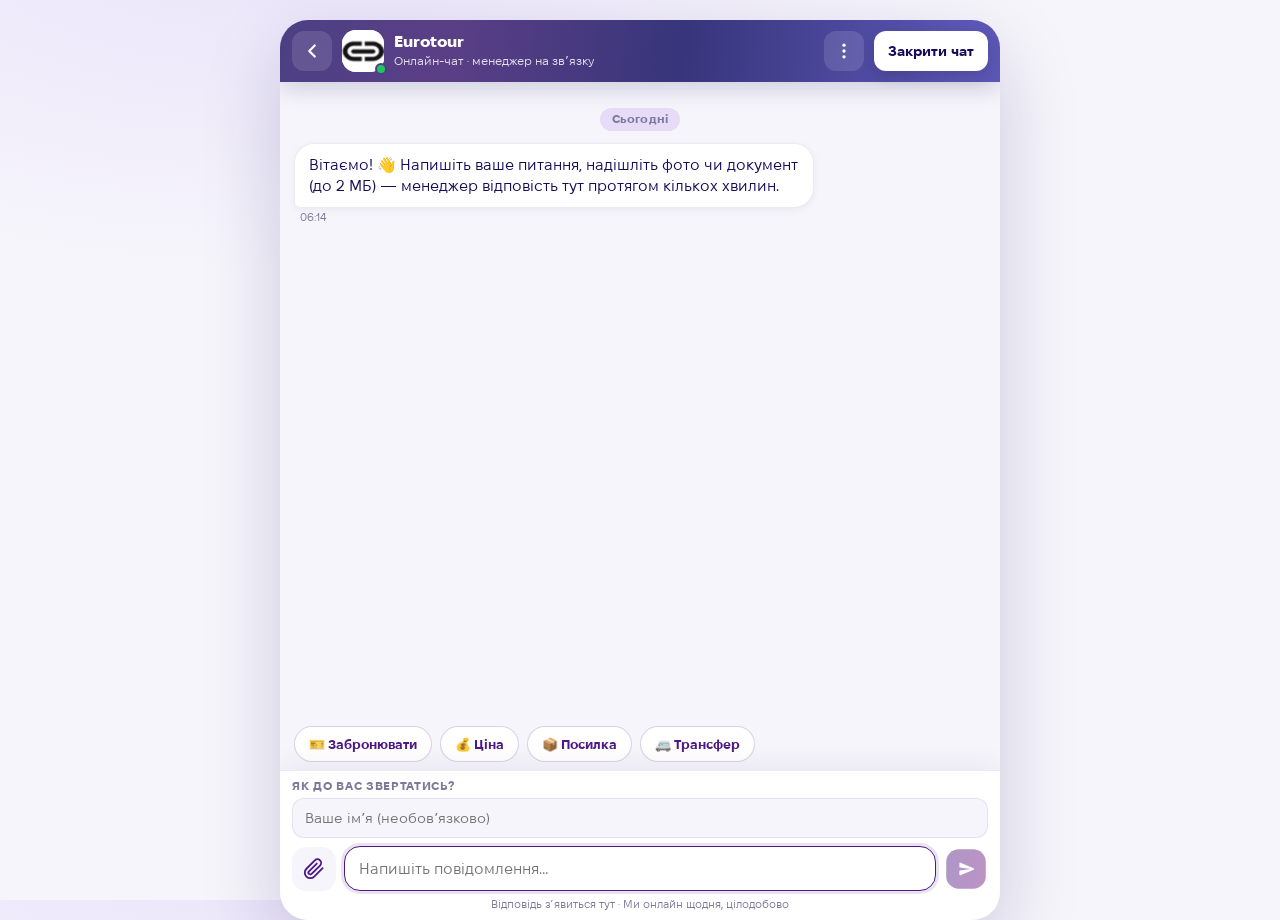
==== chat.html @ 2ce4773d "Live chat as standalone page (chat.html): files/photos both ways, manager joined/ended events, dialo" ====
<!DOCTYPE html>
<html lang="uk">
<head>
<meta charset="utf-8">
<meta name="viewport" content="width=device-width, initial-scale=1, viewport-fit=cover, interactive-widget=resizes-content">
<meta name="robots" content="noindex, nofollow">
<meta name="theme-color" content="#130c5a">
<title>Онлайн-чат — Eurotour</title>
<link rel="icon" href="images/cropped-apple-touch-icon-32x32.png" sizes="32x32">
<link rel="apple-touch-icon" href="images/cropped-apple-touch-icon-180x180.png">
<link rel="preload" href="fonts/FixelDisplay-Regular.woff2" as="font" type="font/woff2" crossorigin>
<link rel="preload" href="fonts/FixelDisplay-Bold.woff2" as="font" type="font/woff2" crossorigin>
<link rel="stylesheet" href="css/chat.css">
<script>window.__SITE_BRIDGE={inbox:"et-inbox-uuJyNbPNRLF0BTIaYvU1EyQ1cCAdiM0c"};</script>
</head>
<body>
<div class="ch" id="app">
  <header class="ch__head">
    <a class="ch__back" id="back" href="index.html" aria-label="Назад на сайт">
      <svg viewBox="0 0 24 24" fill="none" stroke="currentColor" stroke-width="2.4" stroke-linecap="round" stroke-linejoin="round"><path d="M15 18l-6-6 6-6"/></svg>
    </a>
    <div class="ch__who">
      <div class="ch__ava" id="ava"><img src="images/cropped-apple-touch-icon-192x192.png" alt=""><i class="ch__dot" id="dot"></i></div>
      <div class="ch__titles">
        <div class="ch__title" id="title">Eurotour · онлайн-чат</div>
        <div class="ch__status" id="status"><span>Менеджер на звʼязку</span></div>
      </div>
    </div>
    <button type="button" class="ch__menu-btn" id="menuBtn" aria-label="Меню чату" aria-haspopup="true" aria-expanded="false">
      <svg viewBox="0 0 24 24" fill="currentColor"><circle cx="12" cy="5" r="2"/><circle cx="12" cy="12" r="2"/><circle cx="12" cy="19" r="2"/></svg>
    </button>
    <button type="button" class="ch__close" id="closeBtn">Закрити чат</button>
    <div class="ch__menu" id="menu" hidden>
      <button type="button" data-act="tg"><svg viewBox="0 0 24 24" fill="currentColor"><path d="M21.9 4.6 18.9 19c-.2 1-.8 1.2-1.6.8l-4.5-3.3-2.2 2.1c-.2.2-.4.4-.9.4l.3-4.6 8.4-7.6c.4-.3-.1-.5-.6-.2L7.5 13.1 3 11.7c-1-.3-1-1 .2-1.4l17.4-6.7c.8-.3 1.5.2 1.3 1z"/></svg>Написати в Telegram</button>
      <button type="button" data-act="name"><svg viewBox="0 0 24 24" fill="none" stroke="currentColor" stroke-width="2" stroke-linecap="round"><path d="M20 21v-2a4 4 0 0 0-4-4H8a4 4 0 0 0-4 4v2"/><circle cx="12" cy="7" r="4"/></svg>Змінити імʼя</button>
      <button type="button" data-act="end"><svg viewBox="0 0 24 24" fill="none" stroke="currentColor" stroke-width="2" stroke-linecap="round"><circle cx="12" cy="12" r="9"/><path d="M9 9h6v6H9z"/></svg>Завершити діалог</button>
      <button type="button" data-act="clear" class="is-danger"><svg viewBox="0 0 24 24" fill="none" stroke="currentColor" stroke-width="2" stroke-linecap="round"><path d="M3 6h18M8 6V4h8v2M6 6l1 14h10l1-14"/></svg>Очистити історію</button>
    </div>
  </header>

  <div class="ch__offline" id="offline" hidden>Немає звʼязку з інтернетом — повідомлення надішлються, коли зʼявиться мережа</div>

  <main class="ch__body" id="body" aria-live="polite">
    <div class="ch__list" id="list"></div>
  </main>

  <button type="button" class="ch__jump" id="jump" hidden aria-label="До нових повідомлень">
    <svg viewBox="0 0 24 24" fill="none" stroke="currentColor" stroke-width="2.4" stroke-linecap="round" stroke-linejoin="round"><path d="M6 9l6 6 6-6"/></svg><span id="jumpN" hidden></span>
  </button>

  <div class="ch__quick" id="quick">
    <button type="button" data-q="Хочу забронювати місце. Підкажіть вільні дати?">🎫 Забронювати</button>
    <button type="button" data-q="Скільки коштує проїзд і що входить у ціну?">💰 Ціна</button>
    <button type="button" data-q="Чи можна доставити посилку?">📦 Посилка</button>
    <button type="button" data-q="Потрібен трансфер з аеропорту">🚐 Трансфер</button>
  </div>

  <footer class="ch__composer">
    <div class="ch__name-row" id="nameRow">
      <label for="name">Як до вас звертатись?</label>
      <input id="name" type="text" maxlength="40" autocomplete="name" placeholder="Ваше імʼя (необовʼязково)">
    </div>
    <div class="ch__attach-strip" id="strip" hidden></div>
    <form class="ch__form" id="form" novalidate>
      <input type="file" id="file" hidden multiple accept="image/*,.pdf,.doc,.docx,.xls,.xlsx,.txt,.zip,.rar,.7z,.heic,.mp4,.mov">
      <button type="button" class="ch__ibtn" id="attach" aria-label="Прикріпити фото або файл">
        <svg viewBox="0 0 24 24" fill="none" stroke="currentColor" stroke-width="2" stroke-linecap="round" stroke-linejoin="round"><path d="M21.4 11.05l-9.19 9.19a6 6 0 0 1-8.49-8.49l9.19-9.19a4 4 0 0 1 5.66 5.66l-9.2 9.19a2 2 0 0 1-2.83-2.83l8.49-8.48"/></svg>
      </button>
      <textarea id="inp" class="ch__inp" rows="1" placeholder="Напишіть повідомлення…" maxlength="2000" enterkeyhint="send"></textarea>
      <button type="submit" class="ch__send" id="send" aria-label="Надіслати" disabled>
        <svg viewBox="0 0 24 24" fill="currentColor"><path d="M3.4 20.4l17.45-7.48a1 1 0 0 0 0-1.84L3.4 3.6a.993.993 0 0 0-1.39.91L2 9.12c0 .5.37.93.87.99L17 12 2.87 13.88c-.5.07-.87.5-.87 1l.01 4.61c0 .71.73 1.2 1.39.91z"/></svg>
      </button>
    </form>
    <div class="ch__hint">Відповідь зʼявиться тут · Ми онлайн щодня, цілодобово</div>
  </footer>
</div>

<div class="ch__lightbox" id="lightbox" hidden>
  <button type="button" class="ch__lb-x" id="lbClose" aria-label="Закрити">✕</button>
  <img id="lbImg" alt="">
  <a id="lbDl" class="ch__lb-dl" href="#" download target="_blank" rel="noopener">Завантажити</a>
</div>

<div class="ch__toast" id="toast" hidden></div>

<script src="js/chat-app.js" defer></script>
</body>
</html>
---- css/chat.css ----
@font-face { font-family: "Fixel"; src: url("../fonts/FixelDisplay-Regular.woff2") format("woff2"); font-weight: 400; font-display: swap; }
@font-face { font-family: "Fixel"; src: url("../fonts/FixelDisplay-Medium.woff2") format("woff2"); font-weight: 500; font-display: swap; }
@font-face { font-family: "Fixel"; src: url("../fonts/FixelDisplay-Bold.woff2") format("woff2"); font-weight: 700; font-display: swap; }
@font-face { font-family: "Fixel"; src: url("../fonts/FixelDisplay-ExtraBold.woff2") format("woff2"); font-weight: 800; font-display: swap; }

:root {
  --navy: #130c5a; --navy-2: #37357b; --acc: #4e1986; --acc-2: #6e137d; --lav: #f1e8fb; --lav-2: #e6dcf7;
  --bg: #f6f5fb; --surf: #fff; --text: #130c5a; --text-2: #4a4d6a; --text-3: #7d7a99; --border: rgba(19,12,90,.08);
  --grad: linear-gradient(96deg,#424083 -14%,#5b3f86 23%,#37357b 56%,#5c57b6 95%);
  --grad-btn: linear-gradient(94deg,#4e1986 0,#6e137d 100%);
  --ok: #22c55e; --sab: env(safe-area-inset-bottom, 0px); --sat: env(safe-area-inset-top, 0px);
}
* { box-sizing: border-box; -webkit-tap-highlight-color: transparent; }
html, body { margin: 0; height: 100%; }
body { font-family: "Fixel", -apple-system, "Segoe UI", Roboto, sans-serif; background: var(--bg); color: var(--text); overscroll-behavior: none; }
button { font: inherit; }
img { display: block; }

.ch { display: flex; flex-direction: column; height: 100dvh; max-height: 100dvh; width: 100%; margin: 0 auto; background: var(--bg); position: relative; }
@media (min-width: 900px) {
  body { background: radial-gradient(1200px 600px at 20% -10%, #e9e2fa 0, var(--bg) 60%); }
  .ch { max-width: 720px; height: calc(100dvh - 40px); margin: 20px auto; border-radius: 28px; overflow: hidden; box-shadow: 0 30px 80px rgba(19,12,90,.18); }
}

/* ---- header ---- */
.ch__head { position: relative; z-index: 5; display: flex; align-items: center; gap: 10px; padding: calc(10px + var(--sat)) 12px 10px; background: var(--grad); color: #fff; box-shadow: 0 6px 24px rgba(19,12,90,.18); }
.ch__back { width: 40px; height: 40px; border-radius: 12px; display: flex; align-items: center; justify-content: center; color: #fff; background: rgba(255,255,255,.12); text-decoration: none; transition: background .2s, transform .2s; flex: 0 0 auto; }
.ch__back:hover { background: rgba(255,255,255,.22); } .ch__back:active { transform: scale(.94); }
.ch__back svg { width: 22px; height: 22px; }
.ch__who { display: flex; align-items: center; gap: 10px; flex: 1; min-width: 0; }
.ch__ava { position: relative; width: 42px; height: 42px; border-radius: 14px; background: #fff; flex: 0 0 auto; overflow: visible; }
.ch__ava img { width: 100%; height: 100%; border-radius: 14px; object-fit: cover; }
.ch__ava .ch__letter { width: 100%; height: 100%; border-radius: 14px; background: var(--grad-btn); color: #fff; font-weight: 800; font-size: 17px; display: flex; align-items: center; justify-content: center; }
.ch__dot { position: absolute; right: -3px; bottom: -3px; width: 12px; height: 12px; border-radius: 50%; background: var(--ok); border: 2px solid #4b3f8a; box-shadow: 0 0 0 0 rgba(34,197,94,.5); animation: dotPulse 2.4s infinite; }
.ch__dot.is-off { background: #b9b6cc; animation: none; }
@keyframes dotPulse { 0% { box-shadow: 0 0 0 0 rgba(34,197,94,.55); } 70% { box-shadow: 0 0 0 8px rgba(34,197,94,0); } 100% { box-shadow: 0 0 0 0 rgba(34,197,94,0); } }
.ch__titles { min-width: 0; }
.ch__title { font-weight: 800; font-size: 16px; line-height: 1.15; white-space: nowrap; overflow: hidden; text-overflow: ellipsis; }
.ch__status { font-size: 12px; opacity: .85; line-height: 1.2; margin-top: 2px; height: 15px; overflow: hidden; white-space: nowrap; text-overflow: ellipsis; }
.ch__status span { display: block; animation: statusIn .35s ease; }
@keyframes statusIn { from { transform: translateY(100%); opacity: 0; } to { transform: none; opacity: 1; } }
.ch__menu-btn { width: 40px; height: 40px; border-radius: 12px; border: 0; background: rgba(255,255,255,.12); color: #fff; display: flex; align-items: center; justify-content: center; cursor: pointer; transition: background .2s; flex: 0 0 auto; }
.ch__menu-btn:hover { background: rgba(255,255,255,.22); }
.ch__menu-btn svg { width: 20px; height: 20px; }
.ch__close { height: 40px; padding: 0 14px; border-radius: 12px; border: 0; background: #fff; color: var(--navy); font-weight: 700; font-size: 13.5px; cursor: pointer; flex: 0 0 auto; transition: transform .2s, box-shadow .2s; box-shadow: 0 6px 16px rgba(0,0,0,.15); }
.ch__close:hover { transform: translateY(-1px); box-shadow: 0 10px 22px rgba(0,0,0,.2); }
.ch__close:active { transform: scale(.96); }
@media (max-width: 420px) { .ch__close { padding: 0 11px; font-size: 13px; } }
.ch__menu { position: absolute; top: calc(100% + 6px); right: 12px; min-width: 240px; background: #fff; border-radius: 18px; box-shadow: 0 20px 50px rgba(19,12,90,.22); padding: 6px; transform-origin: top right; animation: popIn .22s cubic-bezier(.2,.9,.3,1.2); }
.ch__menu[hidden] { display: none; }
@keyframes popIn { from { opacity: 0; transform: scale(.9) translateY(-6px); } to { opacity: 1; transform: none; } }
.ch__menu button { width: 100%; display: flex; align-items: center; gap: 12px; padding: 11px 12px; border: 0; background: transparent; border-radius: 12px; color: var(--text); font-weight: 600; font-size: 14.5px; cursor: pointer; text-align: left; }
.ch__menu button:hover { background: var(--lav); }
.ch__menu button svg { width: 20px; height: 20px; color: var(--acc); flex: 0 0 auto; }
.ch__menu button.is-danger { color: #c0262d; } .ch__menu button.is-danger svg { color: #c0262d; }

.ch__offline { background: #fff3cd; color: #7a5a00; font-size: 12.5px; padding: 8px 14px; text-align: center; }
.ch__offline[hidden] { display: none; }

/* ---- messages ---- */
.ch__body { flex: 1; min-height: 0; overflow-y: auto; -webkit-overflow-scrolling: touch; padding: 16px 14px 10px; scroll-behavior: smooth; background: var(--bg); overscroll-behavior: contain; }
.ch__list { display: flex; flex-direction: column; gap: 6px; }
.ch__day { align-self: center; font-size: 11.5px; font-weight: 700; color: var(--text-3); background: var(--lav-2); padding: 4px 12px; border-radius: 999px; margin: 10px 0 6px; letter-spacing: .02em; }
.ch__sys { align-self: center; max-width: 92%; text-align: center; font-size: 12.5px; color: var(--text-2); background: #fff; border: 1px solid var(--border); padding: 8px 14px; border-radius: 14px; margin: 6px 0; display: flex; align-items: center; gap: 8px; animation: msgIn .35s ease both; }
.ch__sys--join { background: linear-gradient(90deg, #e9fbef, #f0fdf4); border-color: rgba(34,197,94,.25); color: #166534; font-weight: 600; }
.ch__sys--join b { color: #14532d; }
.ch__sys--end { background: var(--lav); color: var(--acc); }
.ch__sys .ch__sys-av { width: 24px; height: 24px; border-radius: 8px; background: var(--grad-btn); color: #fff; font-size: 11px; font-weight: 800; display: flex; align-items: center; justify-content: center; flex: 0 0 auto; }
.ch__msg { max-width: min(78%, 520px); display: flex; flex-direction: column; animation: msgIn .32s cubic-bezier(.2,.8,.2,1) both; }
@keyframes msgIn { from { opacity: 0; transform: translateY(10px) scale(.98); } to { opacity: 1; transform: none; } }
.ch__msg--in { align-self: flex-start; } .ch__msg--out { align-self: flex-end; }
.ch__bub { position: relative; padding: 10px 14px; border-radius: 20px; font-size: 15px; line-height: 1.42; word-wrap: break-word; overflow-wrap: anywhere; white-space: pre-wrap; }
.ch__msg--in .ch__bub { background: #fff; color: var(--text); border: 1px solid var(--border); border-bottom-left-radius: 6px; box-shadow: 0 2px 8px rgba(19,12,90,.05); }
.ch__msg--out .ch__bub { background: var(--grad-btn); color: #fff; border-bottom-right-radius: 6px; box-shadow: 0 6px 18px rgba(78,25,134,.22); }
.ch__msg--auto .ch__bub { border-left: 3px solid var(--ok); }
.ch__bub a { color: inherit; text-decoration: underline; }
.ch__meta { display: flex; align-items: center; gap: 4px; font-size: 10.5px; color: var(--text-3); margin: 3px 6px 0; }
.ch__msg--out .ch__meta { justify-content: flex-end; }
.ch__tick { font-style: normal; letter-spacing: -2px; opacity: .8; }
.ch__tick--seen { color: #16a34a; opacity: 1; }
.ch__tick--fail { color: #dc2626; letter-spacing: 0; cursor: pointer; text-decoration: underline; }
.ch__from { font-size: 11px; font-weight: 700; color: var(--acc); margin: 0 0 3px 8px; }
.ch__grp .ch__from { display: none; }
/* attachments */
.ch__img { display: block; border-radius: 16px; overflow: hidden; max-width: 280px; cursor: zoom-in; background: var(--lav-2); }
.ch__img img { width: 100%; height: auto; max-height: 360px; object-fit: cover; transition: transform .3s; }
.ch__img:hover img { transform: scale(1.02); }
.ch__msg--out .ch__img { border-bottom-right-radius: 6px; } .ch__msg--in .ch__img { border-bottom-left-radius: 6px; }
.ch__img + .ch__bub { margin-top: 4px; }
.ch__file { display: flex; align-items: center; gap: 12px; padding: 10px 12px; border-radius: 16px; text-decoration: none; min-width: 200px; }
.ch__msg--in .ch__file { background: #fff; border: 1px solid var(--border); color: var(--text); }
.ch__msg--out .ch__file { background: var(--grad-btn); color: #fff; }
.ch__file-ic { width: 40px; height: 40px; border-radius: 12px; background: rgba(255,255,255,.18); display: flex; align-items: center; justify-content: center; flex: 0 0 auto; font-size: 10px; font-weight: 800; text-transform: uppercase; }
.ch__msg--in .ch__file-ic { background: var(--lav); color: var(--acc); }
.ch__file-t { min-width: 0; } .ch__file-t b { display: block; font-size: 14px; white-space: nowrap; overflow: hidden; text-overflow: ellipsis; max-width: 200px; } .ch__file-t small { font-size: 11.5px; opacity: .75; }
.ch__progress { height: 3px; border-radius: 3px; background: rgba(255,255,255,.35); margin-top: 6px; overflow: hidden; }
.ch__progress i { display: block; height: 100%; width: 0; background: #fff; transition: width .2s; }
.ch__msg--in .ch__progress { background: var(--lav-2); } .ch__msg--in .ch__progress i { background: var(--acc); }
/* typing */
.ch__typing .ch__bub { display: flex; gap: 5px; padding: 14px 16px; }
.ch__typing span { width: 7px; height: 7px; border-radius: 50%; background: #9a94bd; animation: typing 1.2s infinite ease-in-out; }
.ch__typing span:nth-child(2) { animation-delay: .15s; } .ch__typing span:nth-child(3) { animation-delay: .3s; }
@keyframes typing { 0%, 60%, 100% { transform: translateY(0); opacity: .5; } 30% { transform: translateY(-5px); opacity: 1; } }
/* jump */
.ch__jump { position: absolute; right: 16px; bottom: 150px; width: 40px; height: 40px; border-radius: 50%; border: 0; background: #fff; color: var(--acc); box-shadow: 0 8px 24px rgba(19,12,90,.2); display: flex; align-items: center; justify-content: center; cursor: pointer; z-index: 4; animation: popIn .25s ease; }
.ch__jump[hidden] { display: none; } .ch__jump svg { width: 22px; height: 22px; }
.ch__jump span { position: absolute; top: -6px; right: -6px; min-width: 20px; height: 20px; padding: 0 6px; border-radius: 10px; background: var(--acc-2); color: #fff; font-size: 11px; font-weight: 800; display: flex; align-items: center; justify-content: center; }
.ch__jump span[hidden] { display: none; }

/* ---- quick ---- */
.ch__quick { display: flex; gap: 8px; padding: 6px 14px 8px; overflow-x: auto; scrollbar-width: none; background: var(--bg); flex: 0 0 auto; }
.ch__quick::-webkit-scrollbar { display: none; }
.ch__quick[hidden] { display: none; }
.ch__quick button { flex: 0 0 auto; border: 1px solid rgba(78,25,134,.2); background: #fff; color: var(--acc); font-weight: 700; font-size: 13px; padding: 8px 14px; border-radius: 999px; cursor: pointer; transition: background .2s, transform .15s; white-space: nowrap; }
.ch__quick button:hover { background: var(--lav); } .ch__quick button:active { transform: scale(.96); }

/* ---- composer ---- */
.ch__composer { flex: 0 0 auto; background: #fff; border-top: 1px solid var(--border); padding: 8px 12px calc(8px + var(--sab)); box-shadow: 0 -8px 24px rgba(19,12,90,.05); }
.ch__name-row { display: flex; flex-direction: column; gap: 4px; margin-bottom: 8px; animation: msgIn .3s ease; }
.ch__name-row[hidden] { display: none; }
.ch__name-row label { font-size: 11.5px; font-weight: 700; color: var(--text-3); text-transform: uppercase; letter-spacing: .06em; }
.ch__name-row input { border: 1px solid var(--border); background: var(--bg); border-radius: 12px; padding: 9px 12px; font: inherit; font-size: 14px; color: var(--text); outline: none; transition: border-color .2s, box-shadow .2s; }
.ch__name-row input:focus { border-color: var(--acc); box-shadow: 0 0 0 3px rgba(78,25,134,.12); }
.ch__attach-strip { display: flex; gap: 8px; overflow-x: auto; padding: 4px 0 8px; scrollbar-width: none; }
.ch__attach-strip[hidden] { display: none; }
.ch__att { position: relative; flex: 0 0 auto; width: 64px; height: 64px; border-radius: 14px; background: var(--lav); overflow: hidden; border: 1px solid var(--border); display: flex; align-items: center; justify-content: center; font-size: 10px; font-weight: 800; color: var(--acc); text-transform: uppercase; animation: popIn .2s ease; }
.ch__att img { width: 100%; height: 100%; object-fit: cover; }
.ch__att button { position: absolute; top: 3px; right: 3px; width: 20px; height: 20px; border-radius: 50%; border: 0; background: rgba(19,12,90,.75); color: #fff; font-size: 12px; line-height: 1; cursor: pointer; display: flex; align-items: center; justify-content: center; }
.ch__form { display: flex; align-items: flex-end; gap: 8px; }
.ch__ibtn { width: 44px; height: 44px; border-radius: 14px; border: 0; background: var(--bg); color: var(--acc); display: flex; align-items: center; justify-content: center; cursor: pointer; flex: 0 0 auto; transition: background .2s, transform .15s; }
.ch__ibtn:hover { background: var(--lav); } .ch__ibtn:active { transform: scale(.92); }
.ch__ibtn svg { width: 22px; height: 22px; }
.ch__inp { flex: 1; min-width: 0; resize: none; border: 1px solid var(--border); background: var(--bg); border-radius: 16px; padding: 11px 14px; font: inherit; font-size: 15px; line-height: 1.4; color: var(--text); max-height: 140px; outline: none; transition: border-color .2s, box-shadow .2s; }
.ch__inp:focus { border-color: var(--acc); box-shadow: 0 0 0 3px rgba(78,25,134,.12); background: #fff; }
.ch__send { width: 44px; height: 44px; border-radius: 14px; border: 0; background: var(--grad-btn); color: #fff; display: flex; align-items: center; justify-content: center; cursor: pointer; flex: 0 0 auto; transition: transform .2s cubic-bezier(.2,.9,.3,1.4), opacity .2s, box-shadow .2s; box-shadow: 0 8px 20px rgba(78,25,134,.3); }
.ch__send svg { width: 20px; height: 20px; transform: translateX(1px); }
.ch__send:disabled { opacity: .45; box-shadow: none; transform: scale(.9); cursor: default; }
.ch__send:not(:disabled):hover { transform: scale(1.06); } .ch__send:not(:disabled):active { transform: scale(.92); }
.ch__hint { font-size: 11px; color: var(--text-3); text-align: center; margin-top: 6px; }
.ch__hint a { color: var(--acc); }

/* ---- lightbox / toast ---- */
.ch__lightbox { position: fixed; inset: 0; z-index: 100; background: rgba(8,6,30,.92); display: flex; align-items: center; justify-content: center; padding: 20px; animation: fadeIn .2s ease; }
.ch__lightbox[hidden] { display: none; }
.ch__lightbox img { max-width: 100%; max-height: 85dvh; border-radius: 14px; box-shadow: 0 30px 80px rgba(0,0,0,.5); animation: popIn .25s ease; }
.ch__lb-x { position: absolute; top: calc(14px + var(--sat)); right: 14px; width: 44px; height: 44px; border-radius: 50%; border: 0; background: rgba(255,255,255,.15); color: #fff; font-size: 20px; cursor: pointer; }
.ch__lb-dl { position: absolute; bottom: calc(20px + var(--sab)); left: 50%; transform: translateX(-50%); background: #fff; color: var(--navy); font-weight: 700; padding: 10px 18px; border-radius: 999px; text-decoration: none; font-size: 14px; }
@keyframes fadeIn { from { opacity: 0; } to { opacity: 1; } }
.ch__toast { position: fixed; left: 50%; bottom: calc(90px + var(--sab)); transform: translateX(-50%); background: var(--navy); color: #fff; padding: 10px 16px; border-radius: 12px; font-size: 13.5px; z-index: 120; box-shadow: 0 10px 30px rgba(0,0,0,.25); animation: popIn .25s ease; max-width: calc(100vw - 32px); text-align: center; }
.ch__toast[hidden] { display: none; }
.ch__drop { outline: 3px dashed var(--acc); outline-offset: -10px; }
@media (prefers-reduced-motion: reduce) { *, *::before, *::after { animation: none !important; transition: none !important; scroll-behavior: auto !important; } }
.ch__att.is-busy::after { content: ''; position: absolute; inset: 0; background: rgba(255,255,255,.55) url("data:image/svg+xml,%3Csvg xmlns='http://www.w3.org/2000/svg' viewBox='0 0 24 24'%3E%3Ccircle cx='12' cy='12' r='9' fill='none' stroke='%234e1986' stroke-width='3' stroke-dasharray='40 20'%3E%3CanimateTransform attributeName='transform' type='rotate' from='0 12 12' to='360 12 12' dur='.9s' repeatCount='indefinite'/%3E%3C/circle%3E%3C/svg%3E") center/26px no-repeat; }
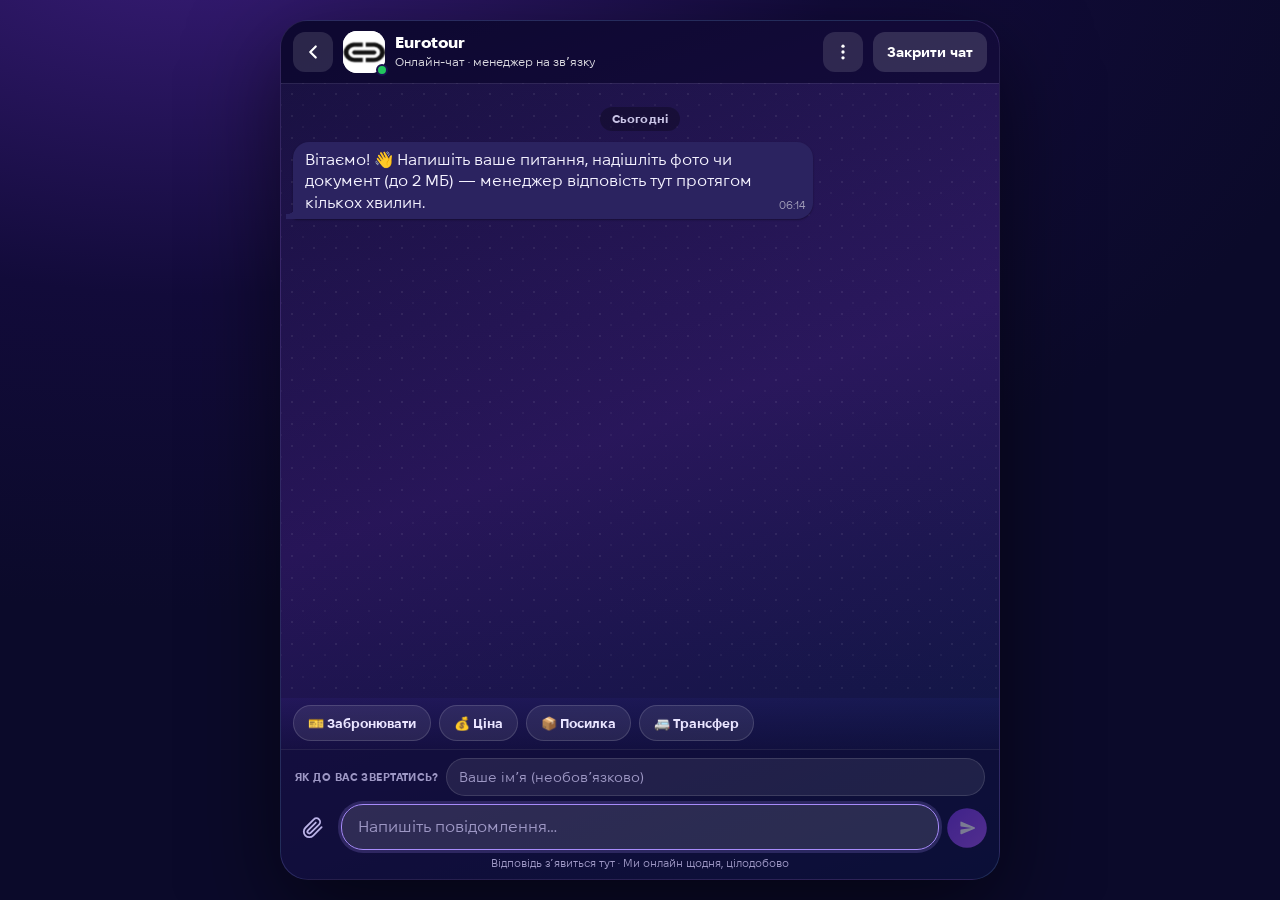
==== commit b54a3e2a: "Chat: dark gradient theme, name-row/jump/ended fixes" ====
--- a/chat.html
+++ b/chat.html
@@ -4,7 +4,8 @@
 <meta charset="utf-8">
 <meta name="viewport" content="width=device-width, initial-scale=1, viewport-fit=cover, interactive-widget=resizes-content">
 <meta name="robots" content="noindex, nofollow">
-<meta name="theme-color" content="#130c5a">
+<meta name="theme-color" content="#120b3a">
+<meta name="color-scheme" content="dark">
 <title>Онлайн-чат — Eurotour</title>
 <link rel="icon" href="images/cropped-apple-touch-icon-32x32.png" sizes="32x32">
 <link rel="apple-touch-icon" href="images/cropped-apple-touch-icon-180x180.png">
--- a/css/chat.css
+++ b/css/chat.css
@@ -11,15 +11,17 @@
   --ok: #22c55e; --sab: env(safe-area-inset-bottom, 0px); --sat: env(safe-area-inset-top, 0px);
 }
 * { box-sizing: border-box; -webkit-tap-highlight-color: transparent; }
-html, body { margin: 0; height: 100%; }
+html, body { margin: 0; height: 100%; overflow: hidden; position: fixed; inset: 0; width: 100%; overscroll-behavior: none; }
 body { font-family: "Fixel", -apple-system, "Segoe UI", Roboto, sans-serif; background: var(--bg); color: var(--text); overscroll-behavior: none; }
 button { font: inherit; }
 img { display: block; }
 
-.ch { display: flex; flex-direction: column; height: 100dvh; max-height: 100dvh; width: 100%; margin: 0 auto; background: var(--bg); position: relative; }
+.ch { display: flex; flex-direction: column; height: var(--vvh, 100dvh); max-height: var(--vvh, 100dvh); width: 100%; margin: 0 auto; background: var(--bg); position: fixed; top: var(--vvt, 0px); left: 0; right: 0; }
+.ch.is-kb .ch__composer { padding-bottom: 8px; }
+.ch.is-kb .ch__hint, .ch.is-kb .ch__quick { display: none; }
 @media (min-width: 900px) {
   body { background: radial-gradient(1200px 600px at 20% -10%, #e9e2fa 0, var(--bg) 60%); }
-  .ch { max-width: 720px; height: calc(100dvh - 40px); margin: 20px auto; border-radius: 28px; overflow: hidden; box-shadow: 0 30px 80px rgba(19,12,90,.18); }
+  .ch { max-width: 720px; height: calc(var(--vvh, 100dvh) - 40px); position: relative; top: 0; margin: 20px auto; border-radius: 28px; overflow: hidden; box-shadow: 0 30px 80px rgba(19,12,90,.18); }
 }
 
 /* ---- header ---- */
@@ -58,28 +60,38 @@
 .ch__offline[hidden] { display: none; }
 
 /* ---- messages ---- */
-.ch__body { flex: 1; min-height: 0; overflow-y: auto; -webkit-overflow-scrolling: touch; padding: 16px 14px 10px; scroll-behavior: smooth; background: var(--bg); overscroll-behavior: contain; }
-.ch__list { display: flex; flex-direction: column; gap: 6px; }
-.ch__day { align-self: center; font-size: 11.5px; font-weight: 700; color: var(--text-3); background: var(--lav-2); padding: 4px 12px; border-radius: 999px; margin: 10px 0 6px; letter-spacing: .02em; }
-.ch__sys { align-self: center; max-width: 92%; text-align: center; font-size: 12.5px; color: var(--text-2); background: #fff; border: 1px solid var(--border); padding: 8px 14px; border-radius: 14px; margin: 6px 0; display: flex; align-items: center; gap: 8px; animation: msgIn .35s ease both; }
-.ch__sys--join { background: linear-gradient(90deg, #e9fbef, #f0fdf4); border-color: rgba(34,197,94,.25); color: #166534; font-weight: 600; }
+.ch__body { flex: 1; min-height: 0; overflow-y: auto; -webkit-overflow-scrolling: touch; padding: 14px 12px 10px; scroll-behavior: smooth; overscroll-behavior: contain; background-color: #ece8f6; background-image: radial-gradient(rgba(78,25,134,.07) 1.2px, transparent 1.3px), radial-gradient(rgba(78,25,134,.05) 1.2px, transparent 1.3px), linear-gradient(180deg, #efeaf8, #e7e1f4); background-size: 22px 22px, 22px 22px, 100% 100%; background-position: 0 0, 11px 11px, 0 0; }
+.ch__list { display: flex; flex-direction: column; gap: 3px; }
+.ch__day { align-self: center; font-size: 12px; font-weight: 600; color: #fff; background: rgba(60,45,120,.45); padding: 4px 12px; border-radius: 999px; margin: 10px 0 8px; letter-spacing: .02em; }
+.ch__sys { align-self: center; max-width: 92%; text-align: center; font-size: 12.5px; color: #fff; background: rgba(60,45,120,.45); padding: 6px 14px; border-radius: 999px; margin: 8px 0; display: flex; align-items: center; gap: 8px; animation: msgIn .35s ease both; }
+.ch__sys--join { background: #fff; color: #166534; font-weight: 600; border-radius: 16px; box-shadow: 0 1px 1.5px rgba(19,12,90,.12); }
 .ch__sys--join b { color: #14532d; }
-.ch__sys--end { background: var(--lav); color: var(--acc); }
+.ch__sys--end { background: rgba(60,45,120,.45); color: #fff; }
 .ch__sys .ch__sys-av { width: 24px; height: 24px; border-radius: 8px; background: var(--grad-btn); color: #fff; font-size: 11px; font-weight: 800; display: flex; align-items: center; justify-content: center; flex: 0 0 auto; }
-.ch__msg { max-width: min(78%, 520px); display: flex; flex-direction: column; animation: msgIn .32s cubic-bezier(.2,.8,.2,1) both; }
+.ch__msg { max-width: min(82%, 520px); display: flex; flex-direction: column; animation: msgIn .32s cubic-bezier(.2,.8,.2,1) both; position: relative; }
+.ch__msg + .ch__msg:not(.ch__grp) { margin-top: 8px; }
 @keyframes msgIn { from { opacity: 0; transform: translateY(10px) scale(.98); } to { opacity: 1; transform: none; } }
 .ch__msg--in { align-self: flex-start; } .ch__msg--out { align-self: flex-end; }
-.ch__bub { position: relative; padding: 10px 14px; border-radius: 20px; font-size: 15px; line-height: 1.42; word-wrap: break-word; overflow-wrap: anywhere; white-space: pre-wrap; }
-.ch__msg--in .ch__bub { background: #fff; color: var(--text); border: 1px solid var(--border); border-bottom-left-radius: 6px; box-shadow: 0 2px 8px rgba(19,12,90,.05); }
-.ch__msg--out .ch__bub { background: var(--grad-btn); color: #fff; border-bottom-right-radius: 6px; box-shadow: 0 6px 18px rgba(78,25,134,.22); }
+.ch__bub { position: relative; padding: 7px 12px 6px; border-radius: 16px; font-size: 15.5px; line-height: 1.38; word-wrap: break-word; overflow-wrap: anywhere; white-space: pre-wrap; }
+.ch__bub::after { content: ''; position: absolute; bottom: 0; width: 12px; height: 16px; }
+.ch__msg--in:not(.ch__grp) .ch__bub::after, .ch__msg--in.ch__last .ch__bub::after { left: -7px; background: radial-gradient(circle at 0 0, transparent 11px, #fff 11.5px); }
+.ch__msg--out:not(.ch__grp) .ch__bub::after { right: -7px; background: radial-gradient(circle at 100% 0, transparent 11px, #6a2a9e 11.5px); }
+.ch__grp .ch__bub::after { display: none; }
+.ch__msg--in .ch__bub { background: #fff; color: var(--text); border-bottom-left-radius: 4px; box-shadow: 0 1px 1.5px rgba(19,12,90,.12); }
+.ch__msg--in.ch__grp .ch__bub { border-bottom-left-radius: 16px; border-top-left-radius: 6px; }
+.ch__msg--out .ch__bub { background: linear-gradient(135deg, #5b21a6 0%, #6a2a9e 60%, #7a2a8f 100%); color: #fff; border-bottom-right-radius: 4px; box-shadow: 0 1px 2px rgba(78,25,134,.25); }
+.ch__msg--out.ch__grp .ch__bub { border-bottom-right-radius: 16px; border-top-right-radius: 6px; }
 .ch__msg--auto .ch__bub { border-left: 3px solid var(--ok); }
 .ch__bub a { color: inherit; text-decoration: underline; }
-.ch__meta { display: flex; align-items: center; gap: 4px; font-size: 10.5px; color: var(--text-3); margin: 3px 6px 0; }
-.ch__msg--out .ch__meta { justify-content: flex-end; }
-.ch__tick { font-style: normal; letter-spacing: -2px; opacity: .8; }
-.ch__tick--seen { color: #16a34a; opacity: 1; }
+.ch__meta { display: inline-flex; align-items: center; gap: 3px; font-size: 11px; color: var(--text-3); float: right; margin: 6px -4px -3px 10px; line-height: 1; white-space: nowrap; position: relative; top: 2px; }
+.ch__msg--out .ch__bub .ch__meta { color: rgba(255,255,255,.75); }
+.ch__meta--out { float: none; display: flex; margin: 2px 4px 0; }
+.ch__msg--out .ch__meta--out { justify-content: flex-end; }
+
+.ch__tick { font-style: normal; letter-spacing: -2px; opacity: .9; font-size: 12px; }
+.ch__msg--out .ch__bub .ch__tick--seen { color: #a5f3c4; opacity: 1; } .ch__tick--seen { color: #16a34a; }
 .ch__tick--fail { color: #dc2626; letter-spacing: 0; cursor: pointer; text-decoration: underline; }
-.ch__from { font-size: 11px; font-weight: 700; color: var(--acc); margin: 0 0 3px 8px; }
+.ch__from { font-size: 12.5px; font-weight: 700; color: var(--acc); margin: 0 0 2px; }
 .ch__grp .ch__from { display: none; }
 /* attachments */
 .ch__img { display: block; border-radius: 16px; overflow: hidden; max-width: 280px; cursor: zoom-in; background: var(--lav-2); }
@@ -102,20 +114,20 @@
 .ch__typing span:nth-child(2) { animation-delay: .15s; } .ch__typing span:nth-child(3) { animation-delay: .3s; }
 @keyframes typing { 0%, 60%, 100% { transform: translateY(0); opacity: .5; } 30% { transform: translateY(-5px); opacity: 1; } }
 /* jump */
-.ch__jump { position: absolute; right: 16px; bottom: 150px; width: 40px; height: 40px; border-radius: 50%; border: 0; background: #fff; color: var(--acc); box-shadow: 0 8px 24px rgba(19,12,90,.2); display: flex; align-items: center; justify-content: center; cursor: pointer; z-index: 4; animation: popIn .25s ease; }
+.ch__jump { position: absolute; right: 16px; bottom: 130px; width: 40px; height: 40px; border-radius: 50%; border: 0; background: #fff; color: var(--acc); box-shadow: 0 8px 24px rgba(19,12,90,.2); display: flex; align-items: center; justify-content: center; cursor: pointer; z-index: 4; animation: popIn .25s ease; }
 .ch__jump[hidden] { display: none; } .ch__jump svg { width: 22px; height: 22px; }
 .ch__jump span { position: absolute; top: -6px; right: -6px; min-width: 20px; height: 20px; padding: 0 6px; border-radius: 10px; background: var(--acc-2); color: #fff; font-size: 11px; font-weight: 800; display: flex; align-items: center; justify-content: center; }
 .ch__jump span[hidden] { display: none; }
 
 /* ---- quick ---- */
-.ch__quick { display: flex; gap: 8px; padding: 6px 14px 8px; overflow-x: auto; scrollbar-width: none; background: var(--bg); flex: 0 0 auto; }
+.ch__quick { display: flex; gap: 8px; padding: 8px 12px; overflow-x: auto; scrollbar-width: none; background: transparent; flex: 0 0 auto; position: relative; z-index: 1; margin-top: -1px; background: linear-gradient(180deg, transparent, rgba(255,255,255,.6)); }
 .ch__quick::-webkit-scrollbar { display: none; }
 .ch__quick[hidden] { display: none; }
 .ch__quick button { flex: 0 0 auto; border: 1px solid rgba(78,25,134,.2); background: #fff; color: var(--acc); font-weight: 700; font-size: 13px; padding: 8px 14px; border-radius: 999px; cursor: pointer; transition: background .2s, transform .15s; white-space: nowrap; }
 .ch__quick button:hover { background: var(--lav); } .ch__quick button:active { transform: scale(.96); }
 
 /* ---- composer ---- */
-.ch__composer { flex: 0 0 auto; background: #fff; border-top: 1px solid var(--border); padding: 8px 12px calc(8px + var(--sab)); box-shadow: 0 -8px 24px rgba(19,12,90,.05); }
+.ch__composer { flex: 0 0 auto; background: #fff; border-top: 1px solid var(--border); padding: 8px 10px calc(8px + var(--sab)); }
 .ch__name-row { display: flex; flex-direction: column; gap: 4px; margin-bottom: 8px; animation: msgIn .3s ease; }
 .ch__name-row[hidden] { display: none; }
 .ch__name-row label { font-size: 11.5px; font-weight: 700; color: var(--text-3); text-transform: uppercase; letter-spacing: .06em; }
@@ -126,13 +138,13 @@
 .ch__att { position: relative; flex: 0 0 auto; width: 64px; height: 64px; border-radius: 14px; background: var(--lav); overflow: hidden; border: 1px solid var(--border); display: flex; align-items: center; justify-content: center; font-size: 10px; font-weight: 800; color: var(--acc); text-transform: uppercase; animation: popIn .2s ease; }
 .ch__att img { width: 100%; height: 100%; object-fit: cover; }
 .ch__att button { position: absolute; top: 3px; right: 3px; width: 20px; height: 20px; border-radius: 50%; border: 0; background: rgba(19,12,90,.75); color: #fff; font-size: 12px; line-height: 1; cursor: pointer; display: flex; align-items: center; justify-content: center; }
-.ch__form { display: flex; align-items: flex-end; gap: 8px; }
-.ch__ibtn { width: 44px; height: 44px; border-radius: 14px; border: 0; background: var(--bg); color: var(--acc); display: flex; align-items: center; justify-content: center; cursor: pointer; flex: 0 0 auto; transition: background .2s, transform .15s; }
+.ch__form { display: flex; align-items: flex-end; gap: 6px; }
+.ch__ibtn { width: 44px; height: 44px; border-radius: 50%; border: 0; background: transparent; color: #7d7a99; display: flex; align-items: center; justify-content: center; cursor: pointer; flex: 0 0 auto; transition: background .2s, transform .15s; }
 .ch__ibtn:hover { background: var(--lav); } .ch__ibtn:active { transform: scale(.92); }
 .ch__ibtn svg { width: 22px; height: 22px; }
-.ch__inp { flex: 1; min-width: 0; resize: none; border: 1px solid var(--border); background: var(--bg); border-radius: 16px; padding: 11px 14px; font: inherit; font-size: 15px; line-height: 1.4; color: var(--text); max-height: 140px; outline: none; transition: border-color .2s, box-shadow .2s; }
+.ch__inp { flex: 1; min-width: 0; resize: none; border: 1px solid var(--border); background: var(--bg); border-radius: 22px; padding: 11px 16px; font: inherit; font-size: 16px; line-height: 1.35; color: var(--text); max-height: 140px; outline: none; transition: border-color .2s, box-shadow .2s; }
 .ch__inp:focus { border-color: var(--acc); box-shadow: 0 0 0 3px rgba(78,25,134,.12); background: #fff; }
-.ch__send { width: 44px; height: 44px; border-radius: 14px; border: 0; background: var(--grad-btn); color: #fff; display: flex; align-items: center; justify-content: center; cursor: pointer; flex: 0 0 auto; transition: transform .2s cubic-bezier(.2,.9,.3,1.4), opacity .2s, box-shadow .2s; box-shadow: 0 8px 20px rgba(78,25,134,.3); }
+.ch__send { width: 44px; height: 44px; border-radius: 50%; border: 0; background: var(--grad-btn); color: #fff; display: flex; align-items: center; justify-content: center; cursor: pointer; flex: 0 0 auto; transition: transform .2s cubic-bezier(.2,.9,.3,1.4), opacity .2s, box-shadow .2s; box-shadow: 0 8px 20px rgba(78,25,134,.3); }
 .ch__send svg { width: 20px; height: 20px; transform: translateX(1px); }
 .ch__send:disabled { opacity: .45; box-shadow: none; transform: scale(.9); cursor: default; }
 .ch__send:not(:disabled):hover { transform: scale(1.06); } .ch__send:not(:disabled):active { transform: scale(.92); }
@@ -151,3 +163,73 @@
 .ch__drop { outline: 3px dashed var(--acc); outline-offset: -10px; }
 @media (prefers-reduced-motion: reduce) { *, *::before, *::after { animation: none !important; transition: none !important; scroll-behavior: auto !important; } }
 .ch__att.is-busy::after { content: ''; position: absolute; inset: 0; background: rgba(255,255,255,.55) url("data:image/svg+xml,%3Csvg xmlns='http://www.w3.org/2000/svg' viewBox='0 0 24 24'%3E%3Ccircle cx='12' cy='12' r='9' fill='none' stroke='%234e1986' stroke-width='3' stroke-dasharray='40 20'%3E%3CanimateTransform attributeName='transform' type='rotate' from='0 12 12' to='360 12 12' dur='.9s' repeatCount='indefinite'/%3E%3C/circle%3E%3C/svg%3E") center/26px no-repeat; }
+
+/* file bubbles inside messenger style */
+.ch__msg--in .ch__file { border: 0; box-shadow: 0 1px 1.5px rgba(19,12,90,.12); }
+.ch__msg--out .ch__file { background: linear-gradient(135deg, #5b21a6 0%, #6a2a9e 60%, #7a2a8f 100%); }
+.ch__img { border-radius: 14px; box-shadow: 0 1px 1.5px rgba(19,12,90,.12); }
+.ch__typing .ch__bub::after { display: none; }
+.ch__typing .ch__bub { padding: 12px 14px; }
+/* short screens (keyboard open, landscape) */
+@media (max-height: 460px) { .ch__head { padding-top: 6px; padding-bottom: 6px; } .ch__hint, .ch__quick { display: none; } }
+/* compact name row */
+.ch__name-row { flex-direction: row; align-items: center; gap: 8px; margin: 0 0 8px; padding: 0 4px; }
+.ch__name-row label { white-space: nowrap; letter-spacing: .04em; font-size: 11px; }
+.ch__name-row input { flex: 1; min-width: 0; padding: 8px 12px; border-radius: 999px; }
+
+@media (max-width: 767px) { .ch__hint { display: none; } .ch__composer { padding-top: 6px; } }
+@media (max-width: 359px) { .ch__close { display: none; } .ch__msg { max-width: 88%; } }
+
+/* ===================== Dark gradient theme ===================== */
+:root { --d-bg1: #120b3a; --d-bg2: #2a1660; --d-bg3: #0d1b4a; --d-in: rgba(255,255,255,.10); --d-in-border: rgba(255,255,255,.12); --d-text: #f4f2ff; --d-text-2: #c9c4e6; --d-text-3: #9d97c4; }
+body { background: #120b3a; }
+@media (min-width: 900px) { body { background: radial-gradient(1200px 700px at 15% -10%, #3a1d7a 0, #120b3a 55%, #0b0a2a 100%); } .ch { box-shadow: 0 30px 90px rgba(0,0,0,.55); border: 1px solid rgba(255,255,255,.08); } }
+.ch { background: linear-gradient(160deg, var(--d-bg1) 0%, var(--d-bg2) 48%, var(--d-bg3) 100%); color: var(--d-text); }
+.ch__head { background: rgba(10,6,40,.55); backdrop-filter: none; box-shadow: 0 1px 0 rgba(255,255,255,.08); }
+.ch__body { background-color: transparent; background-image: radial-gradient(rgba(255,255,255,.07) 1.2px, transparent 1.3px), radial-gradient(rgba(255,255,255,.045) 1.2px, transparent 1.3px), linear-gradient(180deg, rgba(255,255,255,.02), rgba(0,0,0,.12)); }
+.ch__day, .ch__sys, .ch__sys--end { background: rgba(0,0,0,.28); color: var(--d-text-2); }
+.ch__sys--join { background: rgba(34,197,94,.14); color: #bbf7d0; box-shadow: none; border: 1px solid rgba(34,197,94,.25); }
+.ch__sys--join b { color: #dcfce7; }
+.ch__msg--in .ch__bub { background: #2b2360; color: var(--d-text); box-shadow: 0 1px 2px rgba(0,0,0,.35); }
+.ch__msg--in:not(.ch__grp) .ch__bub::after { background: radial-gradient(circle at 0 0, transparent 11px, #2b2360 11.5px); }
+.ch__msg--out .ch__bub { background: linear-gradient(135deg, #6d28d9 0%, #7c3aed 55%, #8b3fd0 100%); box-shadow: 0 2px 8px rgba(109,40,217,.35); }
+.ch__msg--out:not(.ch__grp) .ch__bub::after { background: radial-gradient(circle at 100% 0, transparent 11px, #8b3fd0 11.5px); }
+.ch__msg--auto .ch__bub { border-left-color: #34d399; }
+.ch__meta { color: var(--d-text-3); }
+.ch__msg--in .ch__bub .ch__meta { color: rgba(255,255,255,.55); }
+.ch__from { color: #c4b5fd; }
+.ch__bub a { color: #e9d5ff; }
+.ch__msg--in .ch__file { background: #2b2360; color: var(--d-text); box-shadow: 0 1px 2px rgba(0,0,0,.35); }
+.ch__msg--in .ch__file-ic { background: rgba(255,255,255,.12); color: #e9d5ff; }
+.ch__msg--out .ch__file { background: linear-gradient(135deg, #6d28d9 0%, #7c3aed 55%, #8b3fd0 100%); }
+.ch__img { background: #2b2360; box-shadow: 0 1px 2px rgba(0,0,0,.35); }
+.ch__msg--in .ch__progress { background: rgba(255,255,255,.15); } .ch__msg--in .ch__progress i { background: #c4b5fd; }
+.ch__typing span { background: #c4b5fd; }
+.ch__jump { background: #2b2360; color: #e9d5ff; box-shadow: 0 8px 24px rgba(0,0,0,.45); }
+.ch__quick { background: linear-gradient(180deg, transparent, rgba(10,6,40,.45)); }
+.ch__quick button { background: rgba(255,255,255,.08); border-color: rgba(255,255,255,.14); color: #e9e4ff; }
+.ch__quick button:hover { background: rgba(255,255,255,.14); }
+.ch__composer { background: rgba(10,6,40,.55); border-top: 1px solid rgba(255,255,255,.08); }
+.ch__name-row label { color: var(--d-text-3); }
+.ch__name-row input, .ch__inp { background: rgba(255,255,255,.08); border-color: rgba(255,255,255,.12); color: var(--d-text); }
+.ch__name-row input::placeholder, .ch__inp::placeholder { color: #9d97c4; }
+.ch__name-row input:focus, .ch__inp:focus { background: rgba(255,255,255,.12); border-color: #a78bfa; box-shadow: 0 0 0 3px rgba(167,139,250,.2); }
+.ch__ibtn { color: #b9b1e6; } .ch__ibtn:hover { background: rgba(255,255,255,.1); }
+.ch__send { background: linear-gradient(135deg, #7c3aed, #a855f7); box-shadow: 0 8px 20px rgba(124,58,237,.4); }
+.ch__attach-strip .ch__att { background: rgba(255,255,255,.1); border-color: rgba(255,255,255,.14); color: #e9d5ff; }
+.ch__hint { color: var(--d-text-3); }
+.ch__menu { background: #1e1750; box-shadow: 0 20px 50px rgba(0,0,0,.5); border: 1px solid rgba(255,255,255,.08); }
+.ch__menu button { color: var(--d-text); } .ch__menu button:hover { background: rgba(255,255,255,.08); }
+.ch__menu button svg { color: #c4b5fd; }
+.ch__menu button.is-danger { color: #fca5a5; } .ch__menu button.is-danger svg { color: #fca5a5; }
+.ch__close { background: rgba(255,255,255,.14); color: #fff; box-shadow: none; } .ch__close:hover { background: rgba(255,255,255,.22); }
+.ch__dot { border-color: #1a1250; }
+.ch__offline { background: rgba(250,204,21,.15); color: #fde68a; }
+.ch__toast { background: #2b2360; border: 1px solid rgba(255,255,255,.1); }
+.ch__drop { outline-color: #a78bfa; }
+
+/* small fixes */
+.ch__msg.ch__grp .ch__from { display: none; }
+.ch__bub:has(.ch__meta) { padding-right: 12px; }
+.ch__meta--out .ch__meta { top: 0; }
+@media (max-width: 767px) { .ch__jump { bottom: 96px; } }
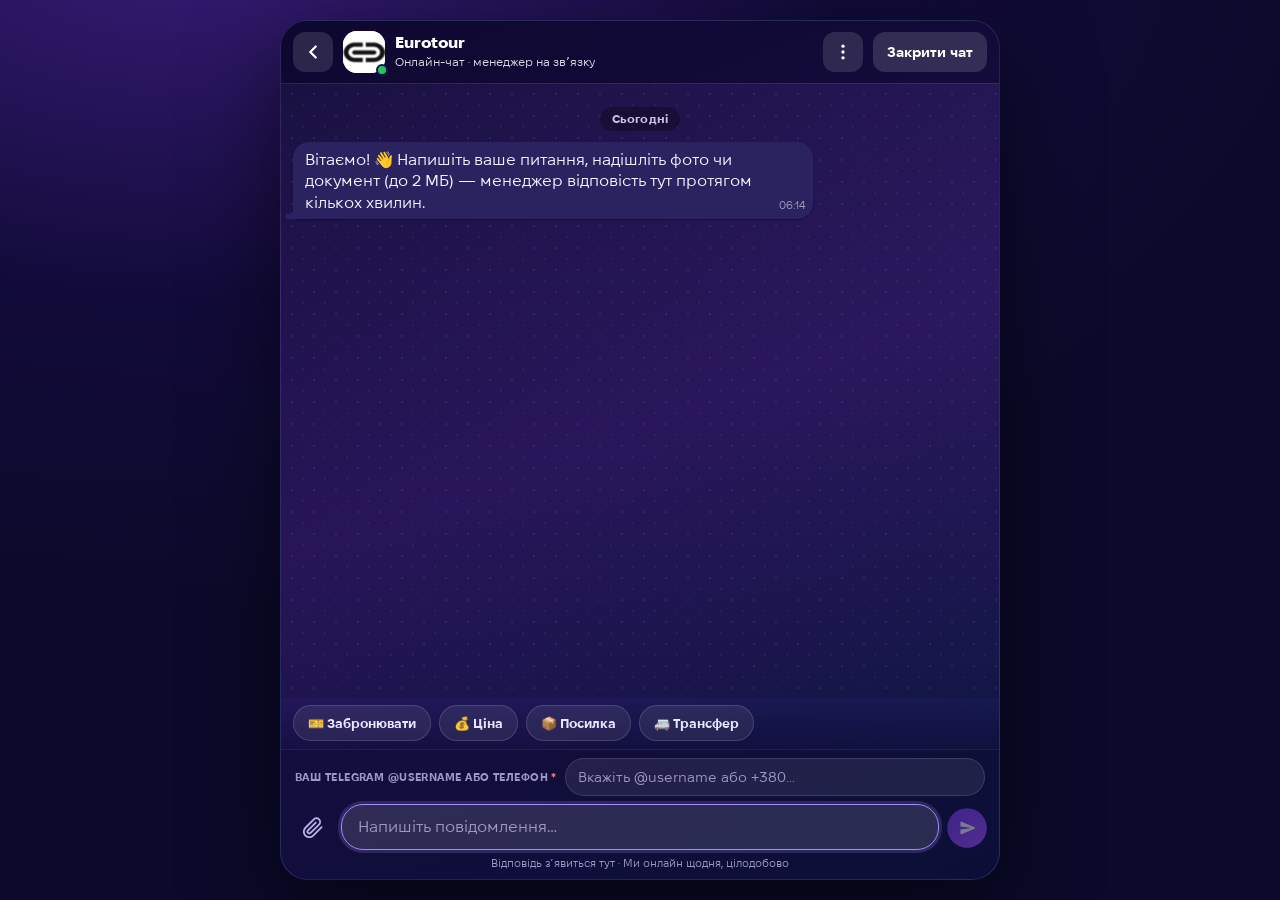
==== commit 19a4278d: "Require visitor contact info and add live manager typing indicator in web chat" ====
--- a/chat.html
+++ b/chat.html
@@ -12,7 +12,7 @@
 <link rel="preload" href="fonts/FixelDisplay-Regular.woff2" as="font" type="font/woff2" crossorigin>
 <link rel="preload" href="fonts/FixelDisplay-Bold.woff2" as="font" type="font/woff2" crossorigin>
 <link rel="stylesheet" href="css/chat.css">
-<script>window.__SITE_BRIDGE={inbox:"et-inbox-uuJyNbPNRLF0BTIaYvU1EyQ1cCAdiM0c"};</script>
+<script>window.__SITE_BRIDGE={inbox:"et-inbox-zL0NL7gvzQJtWq3ZwnWNqAkiYp9fKrOYYx1d"};</script>
 </head>
 <body>
 <div class="ch" id="app">
@@ -33,7 +33,7 @@
     <button type="button" class="ch__close" id="closeBtn">Закрити чат</button>
     <div class="ch__menu" id="menu" hidden>
       <button type="button" data-act="tg"><svg viewBox="0 0 24 24" fill="currentColor"><path d="M21.9 4.6 18.9 19c-.2 1-.8 1.2-1.6.8l-4.5-3.3-2.2 2.1c-.2.2-.4.4-.9.4l.3-4.6 8.4-7.6c.4-.3-.1-.5-.6-.2L7.5 13.1 3 11.7c-1-.3-1-1 .2-1.4l17.4-6.7c.8-.3 1.5.2 1.3 1z"/></svg>Написати в Telegram</button>
-      <button type="button" data-act="name"><svg viewBox="0 0 24 24" fill="none" stroke="currentColor" stroke-width="2" stroke-linecap="round"><path d="M20 21v-2a4 4 0 0 0-4-4H8a4 4 0 0 0-4 4v2"/><circle cx="12" cy="7" r="4"/></svg>Змінити імʼя</button>
+      <button type="button" data-act="name"><svg viewBox="0 0 24 24" fill="none" stroke="currentColor" stroke-width="2" stroke-linecap="round"><path d="M20 21v-2a4 4 0 0 0-4-4H8a4 4 0 0 0-4 4v2"/><circle cx="12" cy="7" r="4"/></svg>Змінити контакт (@юзер / телефон)</button>
       <button type="button" data-act="end"><svg viewBox="0 0 24 24" fill="none" stroke="currentColor" stroke-width="2" stroke-linecap="round"><circle cx="12" cy="12" r="9"/><path d="M9 9h6v6H9z"/></svg>Завершити діалог</button>
       <button type="button" data-act="clear" class="is-danger"><svg viewBox="0 0 24 24" fill="none" stroke="currentColor" stroke-width="2" stroke-linecap="round"><path d="M3 6h18M8 6V4h8v2M6 6l1 14h10l1-14"/></svg>Очистити історію</button>
     </div>
@@ -58,8 +58,8 @@
 
   <footer class="ch__composer">
     <div class="ch__name-row" id="nameRow">
-      <label for="name">Як до вас звертатись?</label>
-      <input id="name" type="text" maxlength="40" autocomplete="name" placeholder="Ваше імʼя (необовʼязково)">
+      <label for="name">Ваш Telegram @username або телефон <span style="color:#f87171;">*</span></label>
+      <input id="name" type="text" maxlength="60" placeholder="Вкажіть @username або +380..." required>
     </div>
     <div class="ch__attach-strip" id="strip" hidden></div>
     <form class="ch__form" id="form" novalidate>
